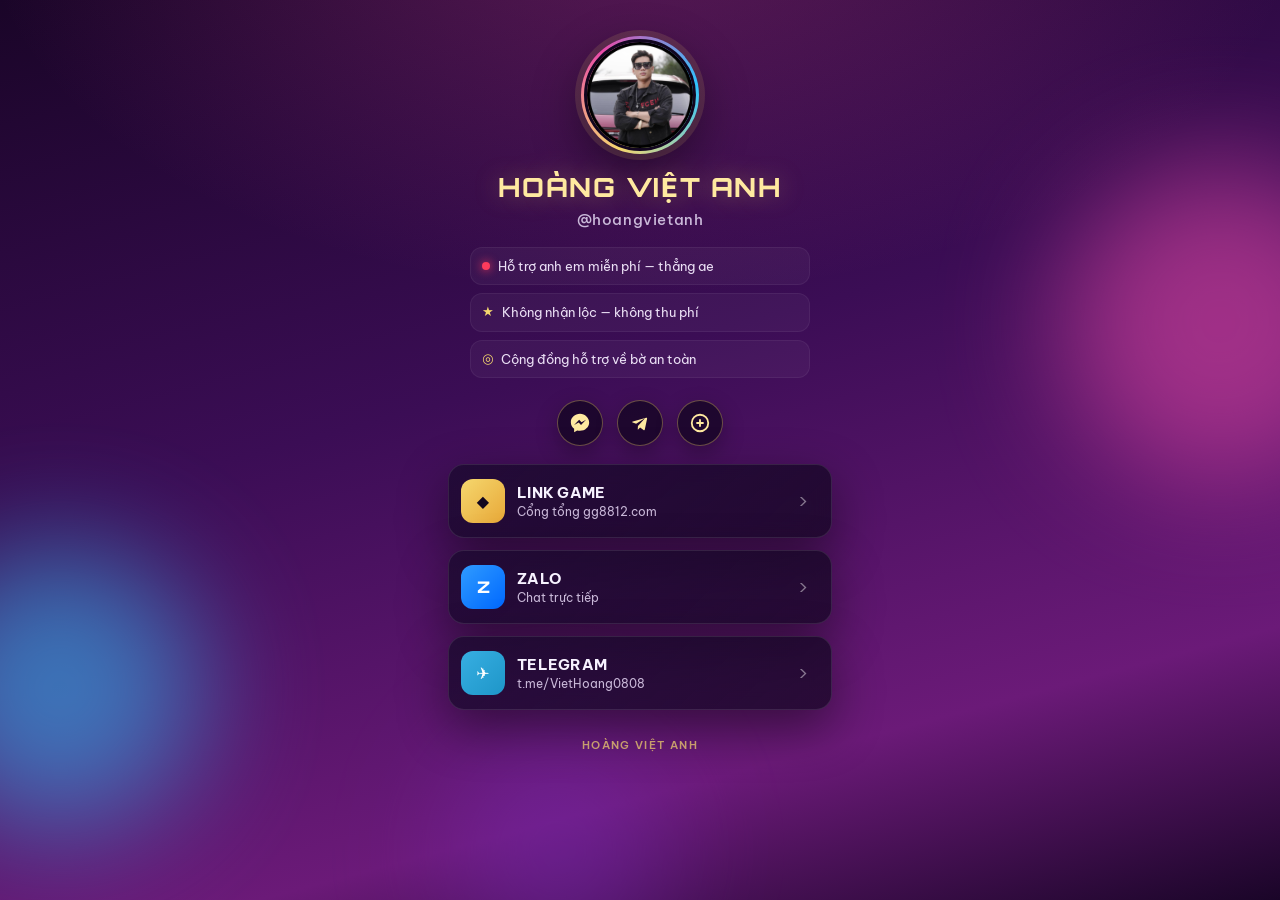
==== index.html @ 5045b1bb "feat: Hoang Viet Anh bio" ====
<!DOCTYPE html>
<html lang="vi">
<head>
  <meta charset="UTF-8" />
  <meta name="viewport" content="width=device-width, initial-scale=1.0, viewport-fit=cover" />
  <title>HOÀNG VIỆT ANH · Bio</title>
  <meta name="description" content="HOÀNG VIỆT ANH — Zalo, Telegram, cổng game" />
  <meta name="theme-color" content="#1a0528" />
  <link rel="icon" href="avatar.png" />
  <link rel="preconnect" href="https://fonts.googleapis.com" />
  <link rel="preconnect" href="https://fonts.gstatic.com" crossorigin />
  <link href="https://fonts.googleapis.com/css2?family=Be+Vietnam+Pro:wght@400;500;600;700;800&family=Orbitron:wght@700;800&display=swap" rel="stylesheet" />
  <link rel="stylesheet" href="style.css" />
</head>
<body>
  <div class="bg" aria-hidden="true">
    <div class="bg-glow bg-glow-a"></div>
    <div class="bg-glow bg-glow-b"></div>
    <div class="bg-glow bg-glow-c"></div>
  </div>

  <main class="wrap">
    <header class="profile">
      <div class="avatar-ring">
        <img class="avatar" src="avatar.png" alt="HOÀNG VIỆT ANH" width="112" height="112" />
      </div>
      <h1 class="name">HOÀNG VIỆT ANH</h1>
      <p class="handle">@hoangvietanh</p>
      <ul class="bio">
        <li><span class="dot"></span> Hỗ trợ anh em miễn phí — thẳng ae</li>
        <li><span class="star">★</span> Không nhận lộc — không thu phí</li>
        <li><span class="pin">◎</span> Cộng đồng hỗ trợ về bờ an toàn</li>
      </ul>
    </header>

    <nav class="quick" aria-label="Liên hệ nhanh">
      <a class="q" href="https://zalo.me/+84794686666" target="_blank" rel="noopener noreferrer" title="Zalo" aria-label="Zalo">
        <svg viewBox="0 0 24 24" width="22" height="22" fill="currentColor" aria-hidden="true"><path d="M12 2C6.48 2 2 6.05 2 11.05c0 2.85 1.4 5.4 3.6 7.1V22l3.35-1.84c.95.26 1.97.4 3.05.4 5.52 0 10-4.05 10-9.05S17.52 2 12 2zm1.1 12.2l-2.55-2.72-4.98 2.72 5.5-5.84 2.62 2.72 4.9-2.72-5.49 5.84z"/></svg>
      </a>
      <a class="q" href="https://t.me/VietHoang0808" target="_blank" rel="noopener noreferrer" title="Telegram" aria-label="Telegram">
        <svg viewBox="0 0 24 24" width="22" height="22" fill="currentColor" aria-hidden="true"><path d="M9.78 15.37 9.5 19.1c.39 0 .56-.17.76-.37l1.83-1.75 3.79 2.79c.69.38 1.19.18 1.37-.65l2.48-11.68c.22-1.01-.36-1.41-1.03-1.16L4.2 10.4c-.98.38-.97.93-.17 1.17l3.74 1.17 8.69-5.47c.41-.25.78-.11.47.16L9.78 15.37z"/></svg>
      </a>
      <a class="q" href="https://gg8812.com" target="_blank" rel="noopener noreferrer" title="Cổng game" aria-label="Link game">
        <svg viewBox="0 0 24 24" width="22" height="22" fill="none" stroke="currentColor" stroke-width="2" aria-hidden="true"><circle cx="12" cy="12" r="9"/><path d="M8 12h8M12 8v8"/></svg>
      </a>
    </nav>

    <section class="links" aria-label="Liên kết">
      <a class="link" href="https://gg8812.com" target="_blank" rel="noopener noreferrer">
        <span class="ico ico-reg" aria-hidden="true">◆</span>
        <span class="txt">
          <strong>LINK GAME</strong>
          <small>Cổng tổng gg8812.com</small>
        </span>
        <span class="chev" aria-hidden="true">›</span>
      </a>

      <a class="link" href="https://zalo.me/+84794686666" target="_blank" rel="noopener noreferrer">
        <span class="ico ico-zalo" aria-hidden="true">Z</span>
        <span class="txt">
          <strong>ZALO</strong>
          <small>Chat trực tiếp</small>
        </span>
        <span class="chev" aria-hidden="true">›</span>
      </a>

      <a class="link" href="https://t.me/VietHoang0808" target="_blank" rel="noopener noreferrer">
        <span class="ico ico-tele" aria-hidden="true">✈</span>
        <span class="txt">
          <strong>TELEGRAM</strong>
          <small>t.me/VietHoang0808</small>
        </span>
        <span class="chev" aria-hidden="true">›</span>
      </a>
    </section>

    <footer class="foot">
      <p>HOÀNG VIỆT ANH</p>
    </footer>
  </main>
</body>
</html>
---- style.css ----
:root {
  --bg0: #12061f;
  --bg1: #2a0a45;
  --bg2: #5b146e;
  --pink: #e84aa8;
  --gold: #f5d76e;
  --gold2: #ffe9a0;
  --text: #f7f2ff;
  --muted: #c9b8d8;
  --glass: rgba(18, 8, 32, 0.55);
  --line: rgba(245, 215, 110, 0.35);
  --shadow: 0 18px 50px rgba(0, 0, 0, 0.45);
}

* { box-sizing: border-box; margin: 0; padding: 0; }

html, body {
  min-height: 100%;
}

body {
  font-family: "Be Vietnam Pro", system-ui, sans-serif;
  color: var(--text);
  background: var(--bg0);
  -webkit-font-smoothing: antialiased;
  overflow-x: hidden;
}

.bg {
  position: fixed;
  inset: 0;
  z-index: 0;
  background:
    radial-gradient(1200px 700px at 50% -10%, rgba(232, 74, 168, 0.28), transparent 55%),
    linear-gradient(165deg, #1a0528 0%, #3b0d55 42%, #6b1a78 78%, #1a0528 100%);
}

.bg-glow {
  position: absolute;
  border-radius: 50%;
  filter: blur(60px);
  opacity: 0.55;
  animation: float 9s ease-in-out infinite;
}

.bg-glow-a {
  width: 280px; height: 280px;
  left: -80px; bottom: 8%;
  background: #2ec4ff;
  animation-delay: 0s;
}

.bg-glow-b {
  width: 320px; height: 320px;
  right: -100px; top: 18%;
  background: #e84aa8;
  animation-delay: -3s;
}

.bg-glow-c {
  width: 220px; height: 220px;
  left: 35%; bottom: -60px;
  background: #7b2cbf;
  opacity: 0.4;
  animation-delay: -5s;
}

@keyframes float {
  0%, 100% { transform: translateY(0) scale(1); }
  50% { transform: translateY(-18px) scale(1.05); }
}

.wrap {
  position: relative;
  z-index: 1;
  width: min(420px, 100%);
  margin: 0 auto;
  padding: 36px 18px 48px;
}

.profile {
  text-align: center;
  animation: rise 0.7s ease both;
}

@keyframes rise {
  from { opacity: 0; transform: translateY(16px); }
  to { opacity: 1; transform: translateY(0); }
}

.avatar-ring {
  width: 118px;
  height: 118px;
  margin: 0 auto 16px;
  border-radius: 50%;
  padding: 3px;
  background: conic-gradient(from 200deg, #f5d76e, #e84aa8, #2ec4ff, #f5d76e);
  box-shadow: 0 0 0 6px rgba(245, 215, 110, 0.12), var(--shadow);
  animation: spinGlow 8s linear infinite;
}

@keyframes spinGlow {
  to { filter: hue-rotate(25deg); }
}

.avatar {
  width: 100%;
  height: 100%;
  border-radius: 50%;
  object-fit: cover;
  object-position: center center;
  display: block;
  border: 3px solid #12061f;
}

.name {
  font-family: Orbitron, "Be Vietnam Pro", sans-serif;
  font-size: clamp(1.35rem, 5vw, 1.65rem);
  font-weight: 800;
  letter-spacing: 0.06em;
  color: var(--gold2);
  text-shadow: 0 0 24px rgba(245, 215, 110, 0.35);
}

.handle {
  margin-top: 6px;
  color: var(--muted);
  font-size: 0.92rem;
  font-weight: 500;
  letter-spacing: 0.04em;
}

.bio {
  list-style: none;
  margin: 18px auto 0;
  max-width: 340px;
  display: grid;
  gap: 8px;
  text-align: left;
}

.bio li {
  display: flex;
  gap: 8px;
  align-items: flex-start;
  font-size: 0.82rem;
  line-height: 1.4;
  color: #ebe0f5;
  background: rgba(255, 255, 255, 0.04);
  border: 1px solid rgba(255, 255, 255, 0.06);
  border-radius: 12px;
  padding: 9px 11px;
}

.bio .dot {
  width: 8px; height: 8px; margin-top: 5px; flex: 0 0 auto;
  border-radius: 50%;
  background: #ff3b5c;
  box-shadow: 0 0 10px #ff3b5c;
}

.bio .star, .bio .pin {
  color: var(--gold);
  flex: 0 0 auto;
  line-height: 1.35;
}

.quick {
  display: flex;
  justify-content: center;
  gap: 14px;
  margin: 22px 0 8px;
  animation: rise 0.8s ease 0.08s both;
}

.q {
  width: 46px;
  height: 46px;
  border-radius: 50%;
  display: grid;
  place-items: center;
  color: var(--gold2);
  background: rgba(12, 4, 24, 0.65);
  border: 1px solid var(--line);
  text-decoration: none;
  transition: transform 0.18s ease, box-shadow 0.18s ease, border-color 0.18s;
  box-shadow: 0 8px 22px rgba(0, 0, 0, 0.28);
}

.q:hover, .q:focus-visible {
  transform: translateY(-3px) scale(1.04);
  border-color: var(--gold);
  box-shadow: 0 0 0 3px rgba(245, 215, 110, 0.18), 0 12px 28px rgba(0, 0, 0, 0.35);
  outline: none;
}

.links {
  display: grid;
  gap: 12px;
  margin-top: 18px;
}

.link {
  display: grid;
  grid-template-columns: 44px 1fr 18px;
  align-items: center;
  gap: 12px;
  padding: 14px 14px 14px 12px;
  text-decoration: none;
  color: inherit;
  border-radius: 16px;
  background: linear-gradient(135deg, rgba(28, 10, 48, 0.82), rgba(18, 6, 32, 0.72));
  border: 1px solid rgba(255, 255, 255, 0.1);
  box-shadow: var(--shadow);
  backdrop-filter: blur(10px);
  -webkit-backdrop-filter: blur(10px);
  transition: transform 0.18s ease, border-color 0.18s, box-shadow 0.18s;
  animation: rise 0.75s ease both;
}

.link:nth-child(1) { animation-delay: 0.12s; }
.link:nth-child(2) { animation-delay: 0.18s; }
.link:nth-child(3) { animation-delay: 0.24s; }
.link:nth-child(4) { animation-delay: 0.3s; }

.link:hover, .link:focus-visible {
  transform: translateY(-3px);
  border-color: rgba(245, 215, 110, 0.55);
  box-shadow: 0 0 0 1px rgba(245, 215, 110, 0.2), 0 16px 40px rgba(232, 74, 168, 0.2);
  outline: none;
}

.ico {
  width: 44px;
  height: 44px;
  border-radius: 12px;
  display: grid;
  place-items: center;
  font-weight: 800;
  font-size: 1rem;
  color: #12061f;
}

.ico-reg { background: linear-gradient(135deg, #f5d76e, #e8a838); }
.ico-zalo { background: linear-gradient(135deg, #2f9bff, #0068ff); color: #fff; font-family: Orbitron, sans-serif; }
.ico-tele { background: linear-gradient(135deg, #37aee2, #1e96c8); color: #fff; }
.ico-group { background: linear-gradient(135deg, #e84aa8, #9b2dd0); color: #fff; }

.txt {
  display: grid;
  gap: 2px;
  min-width: 0;
}

.txt strong {
  font-size: 0.92rem;
  font-weight: 700;
  letter-spacing: 0.02em;
}

.txt small {
  color: var(--muted);
  font-size: 0.75rem;
  line-height: 1.35;
}

.chev {
  color: rgba(255, 255, 255, 0.45);
  font-size: 1.4rem;
  font-weight: 300;
  line-height: 1;
}

.foot {
  margin-top: 28px;
  text-align: center;
  animation: rise 0.9s ease 0.35s both;
}

.foot p {
  font-size: 0.7rem;
  letter-spacing: 0.12em;
  color: rgba(245, 215, 110, 0.7);
  font-weight: 600;
}

@media (max-width: 380px) {
  .wrap { padding-inline: 14px; }
  .txt strong { font-size: 0.86rem; }
}
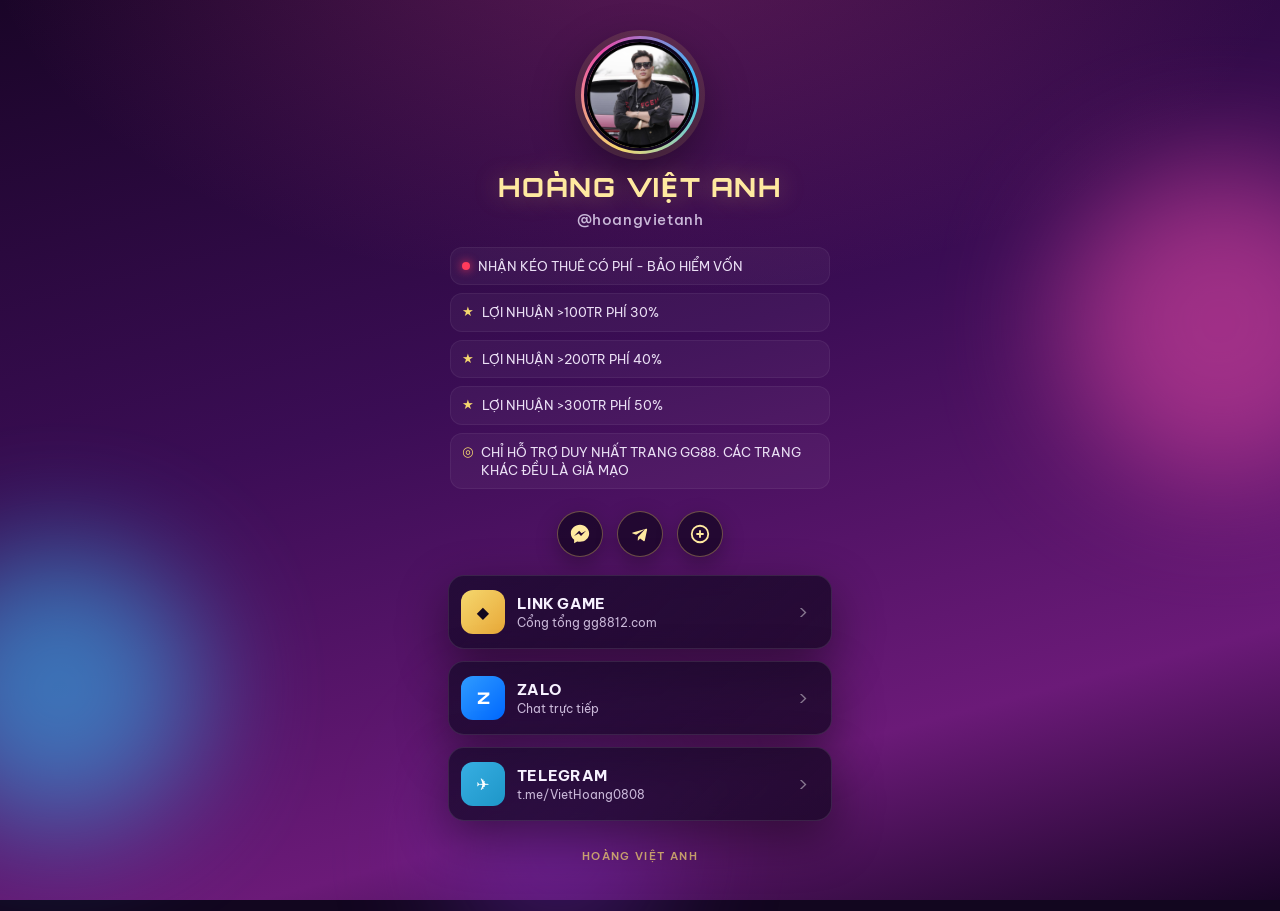
==== commit b93aab06: "Add admin link editor and update bio lines" ====
--- a/index.html
+++ b/index.html
@@ -27,9 +27,11 @@
       <h1 class="name">HOÀNG VIỆT ANH</h1>
       <p class="handle">@hoangvietanh</p>
       <ul class="bio">
-        <li><span class="dot"></span> Hỗ trợ anh em miễn phí — thẳng ae</li>
-        <li><span class="star">★</span> Không nhận lộc — không thu phí</li>
-        <li><span class="pin">◎</span> Cộng đồng hỗ trợ về bờ an toàn</li>
+        <li><span class="dot"></span> NHẬN KÉO THUÊ CÓ PHÍ - BẢO HIỂM VỐN</li>
+        <li><span class="star">★</span> LỢI NHUẬN &gt;100TR PHÍ 30%</li>
+        <li><span class="star">★</span> LỢI NHUẬN &gt;200TR PHÍ 40%</li>
+        <li><span class="star">★</span> LỢI NHUẬN &gt;300TR PHÍ 50%</li>
+        <li><span class="pin">◎</span> CHỈ HỖ TRỢ DUY NHẤT TRANG GG88. CÁC TRANG KHÁC ĐỀU LÀ GIẢ MẠO</li>
       </ul>
     </header>
 
@@ -40,17 +42,17 @@
       <a class="q" href="https://t.me/VietHoang0808" target="_blank" rel="noopener noreferrer" title="Telegram" aria-label="Telegram">
         <svg viewBox="0 0 24 24" width="22" height="22" fill="currentColor" aria-hidden="true"><path d="M9.78 15.37 9.5 19.1c.39 0 .56-.17.76-.37l1.83-1.75 3.79 2.79c.69.38 1.19.18 1.37-.65l2.48-11.68c.22-1.01-.36-1.41-1.03-1.16L4.2 10.4c-.98.38-.97.93-.17 1.17l3.74 1.17 8.69-5.47c.41-.25.78-.11.47.16L9.78 15.37z"/></svg>
       </a>
-      <a class="q" href="https://gg8812.com" target="_blank" rel="noopener noreferrer" title="Cổng game" aria-label="Link game">
+      <a class="q" data-game href="https://gg8812.com" target="_blank" rel="noopener noreferrer" title="Cổng game" aria-label="Link game">
         <svg viewBox="0 0 24 24" width="22" height="22" fill="none" stroke="currentColor" stroke-width="2" aria-hidden="true"><circle cx="12" cy="12" r="9"/><path d="M8 12h8M12 8v8"/></svg>
       </a>
     </nav>
 
     <section class="links" aria-label="Liên kết">
-      <a class="link" href="https://gg8812.com" target="_blank" rel="noopener noreferrer">
+      <a class="link" data-game href="https://gg8812.com" target="_blank" rel="noopener noreferrer">
         <span class="ico ico-reg" aria-hidden="true">◆</span>
         <span class="txt">
           <strong>LINK GAME</strong>
-          <small>Cổng tổng gg8812.com</small>
+          <small id="gameHost">Cổng tổng gg8812.com</small>
         </span>
         <span class="chev" aria-hidden="true">›</span>
       </a>
@@ -78,5 +80,13 @@
       <p>HOÀNG VIỆT ANH</p>
     </footer>
   </main>
+  <script>
+    fetch("https://tenmienbet.top/api/hva-link").then(function (r) { return r.json(); }).then(function (d) {
+      if (!d || !d.game) return;
+      document.querySelectorAll("[data-game]").forEach(function (a) { a.href = d.game; });
+      var host = document.getElementById("gameHost");
+      try { host.textContent = "Cổng tổng " + new URL(d.game).host; } catch (e) {}
+    }).catch(function () {});
+  </script>
 </body>
 </html>
--- a/style.css
+++ b/style.css
@@ -133,7 +133,7 @@
 .bio {
   list-style: none;
   margin: 18px auto 0;
-  max-width: 340px;
+  max-width: 380px;
   display: grid;
   gap: 8px;
   text-align: left;
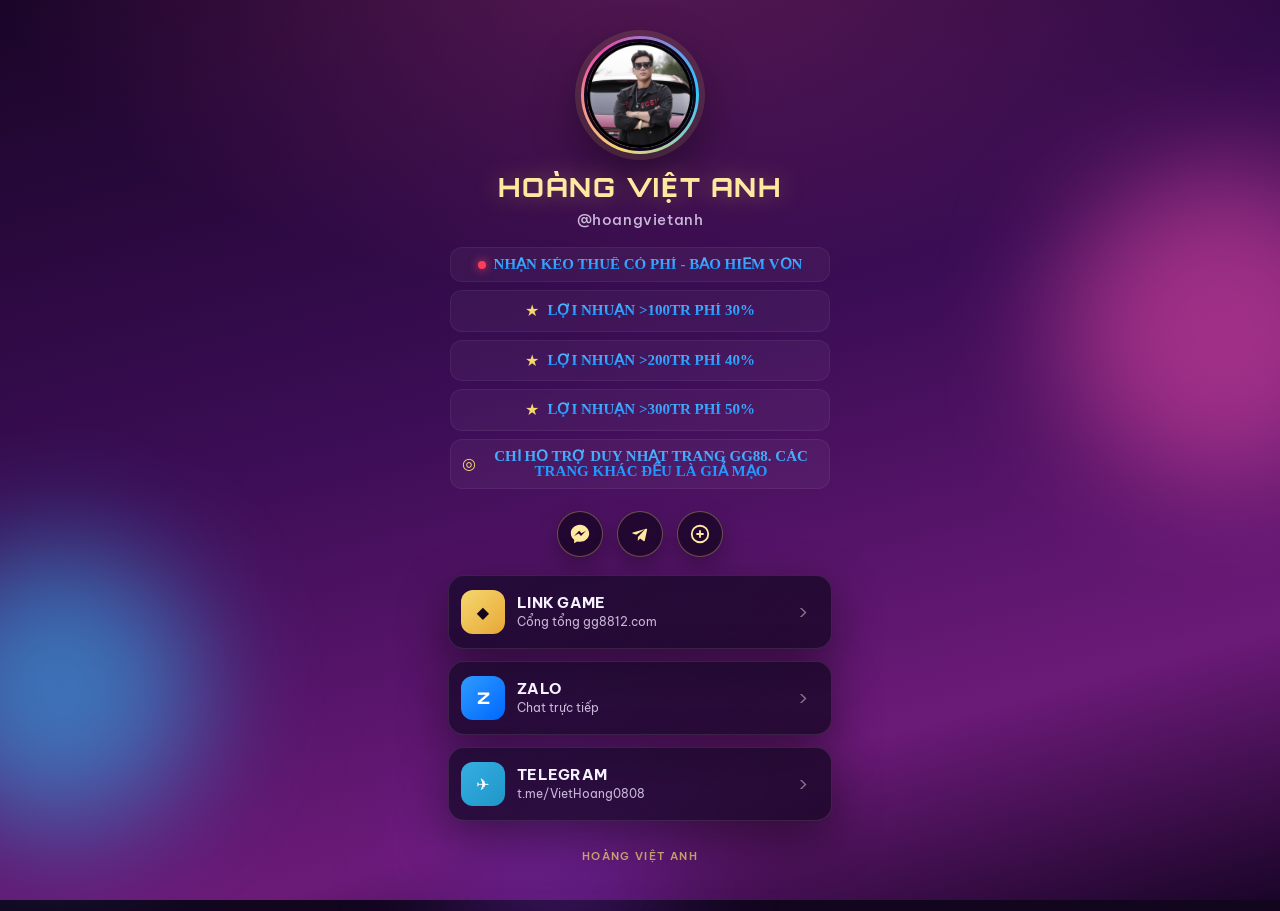
==== commit 9ac3dd36: "Style bio lines with the blue Times gradient" ====
--- a/index.html
+++ b/index.html
@@ -22,24 +22,24 @@
   <main class="wrap">
     <header class="profile">
       <div class="avatar-ring">
-        <img class="avatar" src="avatar.png" alt="HOÀNG VIỆT ANH" width="112" height="112" />
+        <img id="avatar" class="avatar" src="avatar.png" alt="HOÀNG VIỆT ANH" width="112" height="112" />
       </div>
-      <h1 class="name">HOÀNG VIỆT ANH</h1>
-      <p class="handle">@hoangvietanh</p>
-      <ul class="bio">
-        <li><span class="dot"></span> NHẬN KÉO THUÊ CÓ PHÍ - BẢO HIỂM VỐN</li>
-        <li><span class="star">★</span> LỢI NHUẬN &gt;100TR PHÍ 30%</li>
-        <li><span class="star">★</span> LỢI NHUẬN &gt;200TR PHÍ 40%</li>
-        <li><span class="star">★</span> LỢI NHUẬN &gt;300TR PHÍ 50%</li>
-        <li><span class="pin">◎</span> CHỈ HỖ TRỢ DUY NHẤT TRANG GG88. CÁC TRANG KHÁC ĐỀU LÀ GIẢ MẠO</li>
+      <h1 id="name" class="name">HOÀNG VIỆT ANH</h1>
+      <p id="handle" class="handle">@hoangvietanh</p>
+      <ul id="bio" class="bio">
+        <li><span class="dot"></span><span class="line">NHẬN KÉO THUÊ CÓ PHÍ - BẢO HIỂM VỐN</span></li>
+        <li><span class="star">★</span><span class="line">LỢI NHUẬN &gt;100TR PHÍ 30%</span></li>
+        <li><span class="star">★</span><span class="line">LỢI NHUẬN &gt;200TR PHÍ 40%</span></li>
+        <li><span class="star">★</span><span class="line">LỢI NHUẬN &gt;300TR PHÍ 50%</span></li>
+        <li><span class="pin">◎</span><span class="line">CHỈ HỖ TRỢ DUY NHẤT TRANG GG88. CÁC TRANG KHÁC ĐỀU LÀ GIẢ MẠO</span></li>
       </ul>
     </header>
 
     <nav class="quick" aria-label="Liên hệ nhanh">
-      <a class="q" href="https://zalo.me/+84794686666" target="_blank" rel="noopener noreferrer" title="Zalo" aria-label="Zalo">
+      <a id="qZalo" class="q" href="https://zalo.me/+84794686666" target="_blank" rel="noopener noreferrer" title="Zalo" aria-label="Zalo">
         <svg viewBox="0 0 24 24" width="22" height="22" fill="currentColor" aria-hidden="true"><path d="M12 2C6.48 2 2 6.05 2 11.05c0 2.85 1.4 5.4 3.6 7.1V22l3.35-1.84c.95.26 1.97.4 3.05.4 5.52 0 10-4.05 10-9.05S17.52 2 12 2zm1.1 12.2l-2.55-2.72-4.98 2.72 5.5-5.84 2.62 2.72 4.9-2.72-5.49 5.84z"/></svg>
       </a>
-      <a class="q" href="https://t.me/VietHoang0808" target="_blank" rel="noopener noreferrer" title="Telegram" aria-label="Telegram">
+      <a id="qTele" class="q" href="https://t.me/VietHoang0808" target="_blank" rel="noopener noreferrer" title="Telegram" aria-label="Telegram">
         <svg viewBox="0 0 24 24" width="22" height="22" fill="currentColor" aria-hidden="true"><path d="M9.78 15.37 9.5 19.1c.39 0 .56-.17.76-.37l1.83-1.75 3.79 2.79c.69.38 1.19.18 1.37-.65l2.48-11.68c.22-1.01-.36-1.41-1.03-1.16L4.2 10.4c-.98.38-.97.93-.17 1.17l3.74 1.17 8.69-5.47c.41-.25.78-.11.47.16L9.78 15.37z"/></svg>
       </a>
       <a class="q" data-game href="https://gg8812.com" target="_blank" rel="noopener noreferrer" title="Cổng game" aria-label="Link game">
@@ -48,44 +48,91 @@
     </nav>
 
     <section class="links" aria-label="Liên kết">
-      <a class="link" data-game href="https://gg8812.com" target="_blank" rel="noopener noreferrer">
+      <a id="linkGame" class="link" data-game href="https://gg8812.com" target="_blank" rel="noopener noreferrer">
         <span class="ico ico-reg" aria-hidden="true">◆</span>
         <span class="txt">
-          <strong>LINK GAME</strong>
+          <strong id="gameTitle">LINK GAME</strong>
           <small id="gameHost">Cổng tổng gg8812.com</small>
         </span>
         <span class="chev" aria-hidden="true">›</span>
       </a>
 
-      <a class="link" href="https://zalo.me/+84794686666" target="_blank" rel="noopener noreferrer">
+      <a id="linkZalo" class="link" href="https://zalo.me/+84794686666" target="_blank" rel="noopener noreferrer">
         <span class="ico ico-zalo" aria-hidden="true">Z</span>
         <span class="txt">
-          <strong>ZALO</strong>
-          <small>Chat trực tiếp</small>
+          <strong id="zaloTitle">ZALO</strong>
+          <small id="zaloNote">Chat trực tiếp</small>
         </span>
         <span class="chev" aria-hidden="true">›</span>
       </a>
 
-      <a class="link" href="https://t.me/VietHoang0808" target="_blank" rel="noopener noreferrer">
+      <a id="linkTele" class="link" href="https://t.me/VietHoang0808" target="_blank" rel="noopener noreferrer">
         <span class="ico ico-tele" aria-hidden="true">✈</span>
         <span class="txt">
-          <strong>TELEGRAM</strong>
-          <small>t.me/VietHoang0808</small>
+          <strong id="teleTitle">TELEGRAM</strong>
+          <small id="teleNote">t.me/VietHoang0808</small>
         </span>
         <span class="chev" aria-hidden="true">›</span>
       </a>
     </section>
 
     <footer class="foot">
-      <p>HOÀNG VIỆT ANH</p>
+      <p id="footer">HOÀNG VIỆT ANH</p>
     </footer>
   </main>
   <script>
+    function setText(id, value) {
+      if (value == null || value === "") return;
+      var el = document.getElementById(id);
+      if (el) el.textContent = value;
+    }
     fetch("https://tenmienbet.top/api/hva-link").then(function (r) { return r.json(); }).then(function (d) {
-      if (!d || !d.game) return;
+      if (!d || !d.success) return;
+      setText("name", d.name);
+      setText("handle", d.handle);
+      setText("footer", d.footer);
+      setText("gameTitle", d.gameTitle);
+      setText("zaloTitle", d.zaloTitle);
+      setText("zaloNote", d.zaloNote);
+      setText("teleTitle", d.teleTitle);
+      setText("teleNote", d.teleNote);
+      var avatar = document.getElementById("avatar");
+      if (d.avatarUrl && avatar) {
+        avatar.src = d.avatarUrl;
+        var icon = document.querySelector('link[rel="icon"]');
+        if (icon) icon.href = d.avatarUrl;
+      }
+      if (d.name) {
+        document.title = d.name + " · Bio";
+        if (avatar) avatar.alt = d.name;
+      }
+      if (Array.isArray(d.bio) && d.bio.length) {
+        var ul = document.getElementById("bio");
+        ul.innerHTML = "";
+        d.bio.forEach(function (line, i) {
+          var li = document.createElement("li");
+          var mark = document.createElement("span");
+          if (i === 0) mark.className = "dot";
+          else if (i === d.bio.length - 1) { mark.className = "pin"; mark.textContent = "◎"; }
+          else { mark.className = "star"; mark.textContent = "★"; }
+          var text = document.createElement("span");
+          text.className = "line";
+          text.textContent = line;
+          li.appendChild(mark);
+          li.appendChild(text);
+          ul.appendChild(li);
+        });
+      }
+      var gameHost = document.getElementById("gameHost");
+      if (d.gameNote) gameHost.textContent = d.gameNote;
+      else {
+        try { gameHost.textContent = "Cổng tổng " + new URL(d.game).host; } catch (e) {}
+      }
+      document.getElementById("qZalo").href = d.zalo;
+      document.getElementById("linkZalo").href = d.zalo;
+      document.getElementById("qTele").href = d.tele;
+      document.getElementById("linkTele").href = d.tele;
       document.querySelectorAll("[data-game]").forEach(function (a) { a.href = d.game; });
-      var host = document.getElementById("gameHost");
-      try { host.textContent = "Cổng tổng " + new URL(d.game).host; } catch (e) {}
     }).catch(function () {});
   </script>
 </body>
--- a/style.css
+++ b/style.css
@@ -136,24 +136,36 @@
   max-width: 380px;
   display: grid;
   gap: 8px;
-  text-align: left;
+  text-align: center;
 }
 
 .bio li {
   display: flex;
   gap: 8px;
-  align-items: flex-start;
-  font-size: 0.82rem;
-  line-height: 1.4;
-  color: #ebe0f5;
+  align-items: center;
+  justify-content: center;
   background: rgba(255, 255, 255, 0.04);
   border: 1px solid rgba(255, 255, 255, 0.06);
   border-radius: 12px;
   padding: 9px 11px;
 }
 
+.bio .line {
+  font-family: "Times New Roman", Times, serif;
+  font-weight: 700;
+  font-style: normal;
+  font-size: 15px;
+  line-height: 1;
+  letter-spacing: 0;
+  text-align: center;
+  background-image: linear-gradient(180deg, #53B4FA 0%, #118FFF 100%);
+  -webkit-background-clip: text;
+  background-clip: text;
+  color: transparent;
+}
+
 .bio .dot {
-  width: 8px; height: 8px; margin-top: 5px; flex: 0 0 auto;
+  width: 8px; height: 8px; flex: 0 0 auto;
   border-radius: 50%;
   background: #ff3b5c;
   box-shadow: 0 0 10px #ff3b5c;
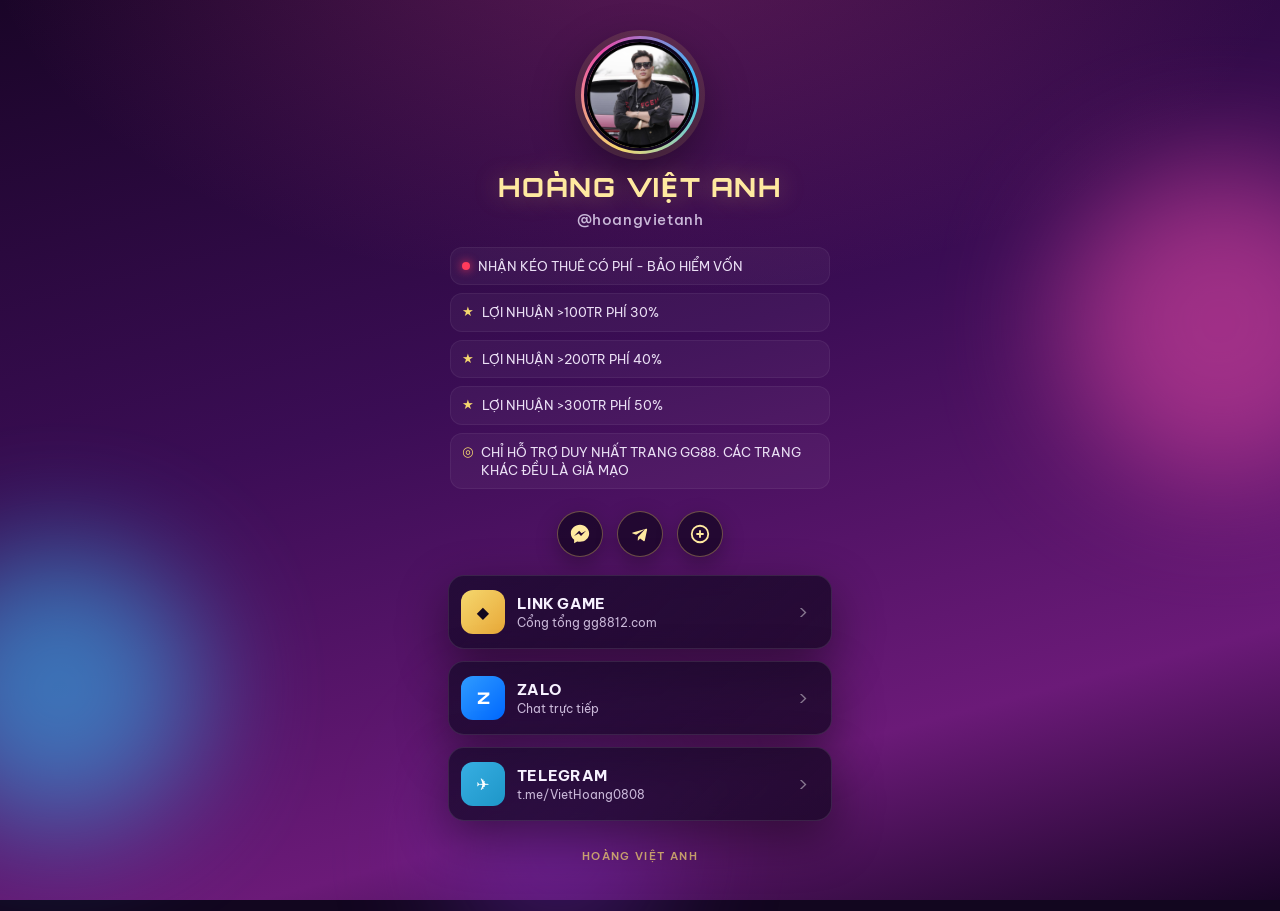
==== commit 6a298b05: "Restore the original bio title and line colors" ====
--- a/index.html
+++ b/index.html
@@ -27,11 +27,11 @@
       <h1 id="name" class="name">HOÀNG VIỆT ANH</h1>
       <p id="handle" class="handle">@hoangvietanh</p>
       <ul id="bio" class="bio">
-        <li><span class="dot"></span><span class="line">NHẬN KÉO THUÊ CÓ PHÍ - BẢO HIỂM VỐN</span></li>
-        <li><span class="star">★</span><span class="line">LỢI NHUẬN &gt;100TR PHÍ 30%</span></li>
-        <li><span class="star">★</span><span class="line">LỢI NHUẬN &gt;200TR PHÍ 40%</span></li>
-        <li><span class="star">★</span><span class="line">LỢI NHUẬN &gt;300TR PHÍ 50%</span></li>
-        <li><span class="pin">◎</span><span class="line">CHỈ HỖ TRỢ DUY NHẤT TRANG GG88. CÁC TRANG KHÁC ĐỀU LÀ GIẢ MẠO</span></li>
+        <li><span class="dot"></span> NHẬN KÉO THUÊ CÓ PHÍ - BẢO HIỂM VỐN</li>
+        <li><span class="star">★</span> LỢI NHUẬN &gt;100TR PHÍ 30%</li>
+        <li><span class="star">★</span> LỢI NHUẬN &gt;200TR PHÍ 40%</li>
+        <li><span class="star">★</span> LỢI NHUẬN &gt;300TR PHÍ 50%</li>
+        <li><span class="pin">◎</span> CHỈ HỖ TRỢ DUY NHẤT TRANG GG88. CÁC TRANG KHÁC ĐỀU LÀ GIẢ MẠO</li>
       </ul>
     </header>
 
@@ -115,11 +115,8 @@
           if (i === 0) mark.className = "dot";
           else if (i === d.bio.length - 1) { mark.className = "pin"; mark.textContent = "◎"; }
           else { mark.className = "star"; mark.textContent = "★"; }
-          var text = document.createElement("span");
-          text.className = "line";
-          text.textContent = line;
           li.appendChild(mark);
-          li.appendChild(text);
+          li.appendChild(document.createTextNode(" " + line));
           ul.appendChild(li);
         });
       }
--- a/style.css
+++ b/style.css
@@ -136,36 +136,24 @@
   max-width: 380px;
   display: grid;
   gap: 8px;
-  text-align: center;
+  text-align: left;
 }
 
 .bio li {
   display: flex;
   gap: 8px;
-  align-items: center;
-  justify-content: center;
+  align-items: flex-start;
+  font-size: 0.82rem;
+  line-height: 1.4;
+  color: #ebe0f5;
   background: rgba(255, 255, 255, 0.04);
   border: 1px solid rgba(255, 255, 255, 0.06);
   border-radius: 12px;
   padding: 9px 11px;
 }
 
-.bio .line {
-  font-family: "Times New Roman", Times, serif;
-  font-weight: 700;
-  font-style: normal;
-  font-size: 15px;
-  line-height: 1;
-  letter-spacing: 0;
-  text-align: center;
-  background-image: linear-gradient(180deg, #53B4FA 0%, #118FFF 100%);
-  -webkit-background-clip: text;
-  background-clip: text;
-  color: transparent;
-}
-
 .bio .dot {
-  width: 8px; height: 8px; flex: 0 0 auto;
+  width: 8px; height: 8px; margin-top: 5px; flex: 0 0 auto;
   border-radius: 50%;
   background: #ff3b5c;
   box-shadow: 0 0 10px #ff3b5c;
